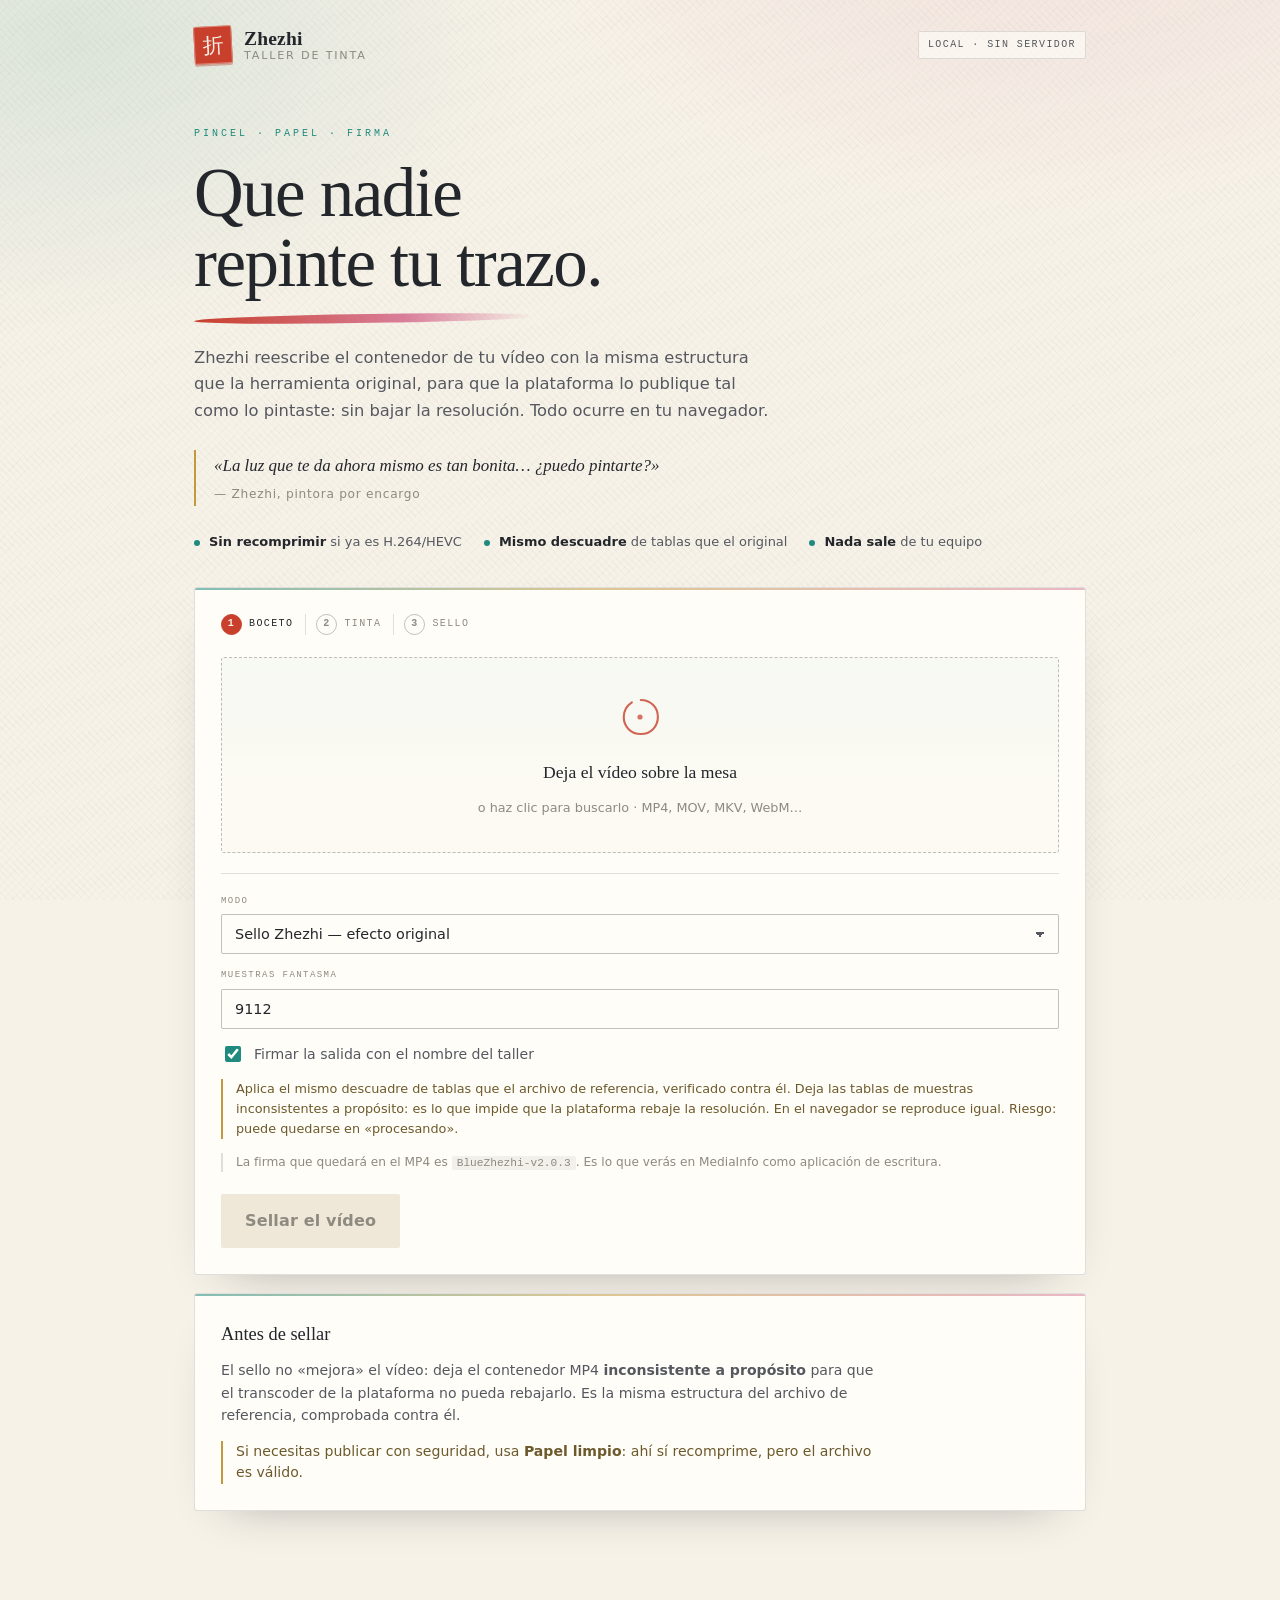
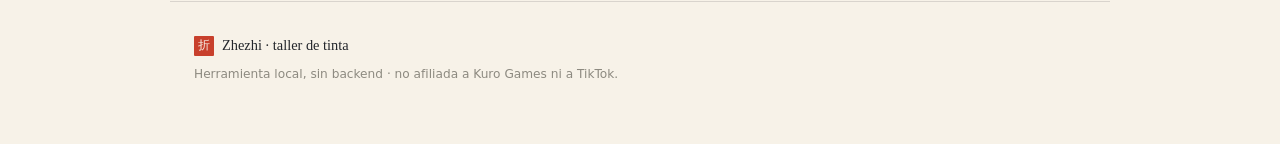
==== index.html @ eb17761e "BlueZhezhi: sellador de contenedor MP4 sin recodificar Herramienta local (solo PowerShell + navegado" ====
<!doctype html>
<html lang="es">
  <head>
    <meta charset="utf-8" />
    <meta name="viewport" content="width=device-width, initial-scale=1" />
    <title>Zhezhi · taller de tinta</title>
    <link
      rel="icon"
      href="data:image/svg+xml,%3Csvg xmlns='http://www.w3.org/2000/svg' viewBox='0 0 32 32'%3E%3Crect width='32' height='32' rx='2' fill='%23c8402c'/%3E%3Cpath d='M7 23c4-1 6-5 8-9s4-7 9-8' stroke='%23f7f2e8' stroke-width='2.6' fill='none' stroke-linecap='round'/%3E%3C/svg%3E"
    />
    <link rel="stylesheet" href="./src/styles.css" />
  </head>
  <body>
    <header class="topbar">
      <a class="brand" href="./">
        <span class="brand-mark" aria-hidden="true">折</span>
        <span class="brand-text">
          <strong>Zhezhi</strong>
          <em>taller de tinta</em>
        </span>
      </a>
      <span class="badge">local · sin servidor</span>
    </header>

    <main class="wrap">
      <section class="hero">
        <p class="eyebrow">pincel · papel · firma</p>
        <h1>Que nadie<br />repinte tu trazo.</h1>
        <p class="lede">
          Zhezhi reescribe el contenedor de tu vídeo con la misma estructura que la
          herramienta original, para que la plataforma lo publique tal como lo pintaste:
          sin bajar la resolución. Todo ocurre en tu navegador.
        </p>

        <figure class="quote">
          <blockquote>
            «La luz que te da ahora mismo es tan bonita… ¿puedo pintarte?»
          </blockquote>
          <figcaption>— Zhezhi, pintora por encargo</figcaption>
        </figure>

        <ul class="facts">
          <li><strong>Sin recomprimir</strong> si ya es H.264/HEVC</li>
          <li><strong>Mismo descuadre</strong> de tablas que el original</li>
          <li><strong>Nada sale</strong> de tu equipo</li>
        </ul>
      </section>

      <section class="card">
        <div class="steps" aria-hidden="true">
          <span class="step is-active"><b>1</b> Boceto</span>
          <span class="step"><b>2</b> Tinta</span>
          <span class="step"><b>3</b> Sello</span>
        </div>

        <div id="drop" class="drop" tabindex="0" role="button" aria-label="Elegir vídeo">
          <input id="file" type="file" accept="video/*,.mp4,.mov,.mkv,.webm,.m4v" hidden />
          <svg class="brush" viewBox="0 0 64 64" aria-hidden="true">
            <path d="M33 11c12 0 21 9 21 21s-9 21-21 21S12 44 12 32c0-8 4-14 10-18" />
            <circle cx="32" cy="32" r="3.2" class="brush-dot" />
          </svg>
          <p class="drop-title">Deja el vídeo sobre la mesa</p>
          <p class="drop-sub">o haz clic para buscarlo · MP4, MOV, MKV, WebM…</p>
        </div>

        <div id="fileInfo" class="file-info" hidden>
          <dl>
            <div><dt>Archivo</dt><dd id="fName">—</dd></div>
            <div><dt>Tamaño</dt><dd id="fSize">—</dd></div>
            <div><dt>Duración</dt><dd id="fDur">—</dd></div>
            <div><dt>Contenedor</dt><dd id="fKind">—</dd></div>
          </dl>
          <button id="clear" class="ghost-btn" type="button">Retirar</button>
        </div>

        <div class="options">
          <label class="field">
            <span>Modo</span>
            <select id="mode">
              <option value="compat" selected>Sello Zhezhi — efecto original</option>
              <option value="safe">Papel limpio — normalización estándar</option>
            </select>
          </label>

          <label class="field" id="ghostField" hidden>
            <span>Muestras fantasma</span>
            <input id="ghost" type="number" min="0" max="50000" step="1" value="9112" />
          </label>

          <label class="check">
            <input id="tag" type="checkbox" checked />
            <span>Firmar la salida con el nombre del taller</span>
          </label>
        </div>

        <p id="modeNote" class="note" hidden>
          El papel limpio deja las tablas intactas: el archivo es válido y la plataforma
          lo recomprime con normalidad. Bajará la resolución.
        </p>
        <p id="compatNote" class="note warn" hidden>
          Aplica el mismo descuadre de tablas que el archivo de referencia, verificado
          contra él. Deja las tablas de muestras inconsistentes a propósito: es lo que
          impide que la plataforma rebaje la resolución. En el navegador se reproduce
          igual. Riesgo: puede quedarse en «procesando».
        </p>
        <p class="note faint" id="tagNote" hidden>
          La firma que quedará en el MP4 es <code>BlueZhezhi-v2.0.3</code>. Es lo que
          verás en MediaInfo como aplicación de escritura.
        </p>

        <button id="run" class="primary" type="button" disabled>
          Sellar el vídeo
        </button>

        <div id="error" class="error" hidden></div>
      </section>

      <section id="progress" class="card progress" hidden aria-live="polite">
        <div class="progress-head">
          <span id="stage">Leyendo el archivo</span>
          <span id="pct">0%</span>
        </div>
        <div class="bar"><div id="barFill" class="bar-fill"></div></div>
        <ol id="stages" class="stage-list"></ol>
      </section>

      <section id="result" class="card result" hidden aria-live="polite">
        <div class="result-head">
          <div class="result-copy">
            <p class="eyebrow">sellado</p>
            <h2 id="rTitle">Vídeo sellado</h2>
            <p id="rMeta" class="muted"></p>
          </div>
          <div class="result-side">
            <span class="seal" aria-hidden="true">印</span>
            <a id="download" class="primary" download>Descargar MP4</a>
          </div>
        </div>

        <dl class="report" id="report"></dl>

        <details class="details">
          <summary>Qué se ha trazado</summary>
          <ul id="changes"></ul>
        </details>
      </section>

      <section class="card caveat">
        <h2>Antes de sellar</h2>
        <p>
          El sello no «mejora» el vídeo: deja el contenedor MP4
          <strong>inconsistente a propósito</strong> para que el transcoder de la
          plataforma no pueda rebajarlo. Es la misma estructura del archivo de
          referencia, comprobada contra él.
        </p>
        <p class="note warn" style="margin-top: 14px">
          Si necesitas publicar con seguridad, usa <strong>Papel limpio</strong>: ahí sí
          recomprime, pero el archivo es válido.
        </p>
      </section>
    </main>

    <footer class="footer">
      <p class="footer-mark"><span>折</span> Zhezhi · taller de tinta</p>
      <p class="muted">
        Herramienta local, sin backend · no afiliada a Kuro Games ni a TikTok.
      </p>
    </footer>

    <script type="module" src="./src/app.js"></script>
  </body>
</html>
---- src/styles.css ----
/* ------------------------------------------------------------------ */
/* Zhezhi · taller de tinta                                            */
/* Paleta: papel de jade blanco, tinta, malaquita, azurita, bermellón, */
/* oro, rosa. Sin negro puro ni cian de consola.                       */
/* ------------------------------------------------------------------ */

:root {
  --paper: #f7f2e8;
  --paper-2: #fffdf8;
  --paper-3: #efe7d7;
  --ink: #23262b;
  --ink-soft: #55585f;
  --ink-faint: #8d8a80;
  --rule: rgba(35, 38, 43, 0.14);
  --rule-strong: rgba(35, 38, 43, 0.28);
  --teal: #1f8a7d;
  --teal-soft: #dceee9;
  --azurite: #2c5f9e;
  --vermilion: #c8402c;
  --vermilion-dark: #a83222;
  --gold: #c19a3f;
  --rose: #d97e9a;
  --serif: "Iowan Old Style", "Palatino Linotype", Palatino, "Book Antiqua", Georgia, serif;
  --sans: "Segoe UI", system-ui, -apple-system, sans-serif;
  --mono: "Cascadia Mono", ui-monospace, "SFMono-Regular", Consolas, monospace;
  --cjk: "Microsoft YaHei", "PingFang SC", "Noto Sans SC", "SimSun", serif;
}

* { box-sizing: border-box; }

[hidden] { display: none !important; }

html, body {
  margin: 0;
  padding: 0;
  background: var(--paper);
  color: var(--ink);
  font-family: var(--sans);
  font-size: 16px;
  line-height: 1.6;
  -webkit-font-smoothing: antialiased;
}

/* Fibra de papel: tramado muy tenue + dos manchas de pigmento. */
body::before {
  content: "";
  position: fixed;
  inset: 0;
  pointer-events: none;
  z-index: 0;
  background:
    radial-gradient(760px 420px at 82% -8%, rgba(217, 126, 154, 0.13), transparent 68%),
    radial-gradient(700px 460px at 6% 4%, rgba(31, 138, 125, 0.12), transparent 66%),
    repeating-linear-gradient(46deg, rgba(35, 38, 43, 0.028) 0 1px, transparent 1px 5px),
    repeating-linear-gradient(-46deg, rgba(35, 38, 43, 0.02) 0 1px, transparent 1px 6px);
}

.topbar,
.wrap,
.footer {
  position: relative;
  z-index: 1;
  max-width: 940px;
  margin: 0 auto;
}

/* ---------------------------------------------------------------- */
/* cabecera                                                          */
/* ---------------------------------------------------------------- */

.topbar {
  display: flex;
  align-items: center;
  justify-content: space-between;
  padding: 26px 24px 10px;
}

.brand {
  display: inline-flex;
  align-items: center;
  gap: 12px;
  color: var(--ink);
  text-decoration: none;
}

.brand-mark {
  display: grid;
  place-items: center;
  width: 38px;
  height: 38px;
  background: var(--vermilion);
  color: var(--paper);
  font-family: var(--cjk);
  font-size: 21px;
  line-height: 1;
  border-radius: 2px;
  transform: rotate(-3deg);
  box-shadow:
    inset 0 0 0 1px rgba(255, 253, 248, 0.35),
    0 2px 0 rgba(168, 50, 34, 0.35);
}

.brand-text { display: grid; line-height: 1.1; }

.brand-text strong {
  font-family: var(--serif);
  font-size: 1.22rem;
  font-weight: 600;
  letter-spacing: 0.01em;
}

.brand-text em {
  font-style: normal;
  font-size: 0.7rem;
  letter-spacing: 0.16em;
  text-transform: uppercase;
  color: var(--ink-faint);
}

.badge {
  font-family: var(--mono);
  font-size: 10px;
  letter-spacing: 0.14em;
  text-transform: uppercase;
  color: var(--ink-soft);
  background: rgba(255, 253, 248, 0.6);
  border: 1px solid var(--rule);
  padding: 5px 9px;
  border-radius: 2px;
}

/* ---------------------------------------------------------------- */
/* hero                                                              */
/* ---------------------------------------------------------------- */

.wrap { padding: 8px 24px 72px; }

.hero { padding: 44px 0 34px; }

.eyebrow {
  margin: 0 0 16px;
  font-family: var(--mono);
  font-size: 10px;
  letter-spacing: 0.3em;
  text-transform: uppercase;
  color: var(--teal);
}

h1 {
  margin: 0;
  font-family: var(--serif);
  font-size: clamp(2.5rem, 6.4vw, 4.3rem);
  line-height: 1.02;
  letter-spacing: -0.022em;
  font-weight: 500;
}

/* Trazo de pincel bajo el titular. */
h1::after {
  content: "";
  display: block;
  width: min(340px, 62%);
  height: 9px;
  margin-top: 16px;
  border-radius: 60% 40% 55% 45%;
  background: linear-gradient(90deg, var(--vermilion), var(--rose) 62%, rgba(217, 126, 154, 0));
  transform: rotate(-0.7deg);
}

.lede {
  max-width: 56ch;
  margin: 22px 0 0;
  color: var(--ink-soft);
  font-size: 1.02rem;
}

.quote {
  margin: 26px 0 0;
  padding: 2px 0 2px 18px;
  border-left: 2px solid var(--gold);
  max-width: 52ch;
}

.quote blockquote {
  margin: 0;
  font-family: var(--serif);
  font-size: 1.06rem;
  font-style: italic;
  color: var(--ink);
}

.quote figcaption {
  margin-top: 6px;
  font-size: 0.76rem;
  letter-spacing: 0.06em;
  color: var(--ink-faint);
}

.facts {
  display: flex;
  flex-wrap: wrap;
  gap: 8px 22px;
  margin: 26px 0 0;
  padding: 0;
  list-style: none;
  font-size: 0.81rem;
  color: var(--ink-soft);
}

.facts li { position: relative; padding-left: 15px; }

.facts li::before {
  content: "";
  position: absolute;
  left: 0;
  top: 0.62em;
  width: 6px;
  height: 6px;
  border-radius: 50%;
  background: var(--teal);
}

.facts strong { color: var(--ink); font-weight: 600; }

/* ---------------------------------------------------------------- */
/* tarjetas                                                          */
/* ---------------------------------------------------------------- */

.card {
  position: relative;
  background: var(--paper-2);
  border: 1px solid var(--rule);
  border-radius: 3px;
  padding: 26px;
  margin-bottom: 18px;
  box-shadow: 0 22px 50px -34px rgba(35, 38, 43, 0.45);
}

.card::before {
  content: "";
  position: absolute;
  left: 0;
  right: 0;
  top: 0;
  height: 2px;
  background: linear-gradient(90deg, var(--teal), var(--gold) 45%, var(--rose));
  opacity: 0.55;
  border-radius: 3px 3px 0 0;
}

.steps {
  display: flex;
  align-items: center;
  gap: 10px;
  margin-bottom: 22px;
  font-family: var(--mono);
  font-size: 10px;
  letter-spacing: 0.14em;
  text-transform: uppercase;
  color: var(--ink-faint);
}

.step {
  display: inline-flex;
  align-items: center;
  gap: 7px;
  padding-right: 12px;
  border-right: 1px solid var(--rule);
}

.step:last-child { border-right: 0; }

.step b {
  display: grid;
  place-items: center;
  width: 21px;
  height: 21px;
  border: 1px solid var(--rule-strong);
  border-radius: 50%;
  font-size: 10px;
  font-weight: 600;
}

.step.is-active { color: var(--ink); }
.step.is-active b { background: var(--vermilion); border-color: var(--vermilion); color: var(--paper); }

.step.is-done b { background: var(--teal-soft); border-color: var(--teal); color: var(--teal); }

/* ---------------------------------------------------------------- */
/* zona de subida                                                    */
/* ---------------------------------------------------------------- */

.drop {
  display: grid;
  place-items: center;
  gap: 6px;
  min-height: 196px;
  padding: 30px;
  border: 1px dashed var(--rule-strong);
  border-radius: 3px;
  background:
    linear-gradient(180deg, rgba(31, 138, 125, 0.035), rgba(193, 154, 63, 0.03));
  cursor: pointer;
  text-align: center;
  transition: border-color 160ms ease, background 160ms ease, transform 160ms ease;
}

.drop:hover,
.drop:focus-visible,
.drop.is-over {
  border-color: var(--teal);
  background: linear-gradient(180deg, rgba(31, 138, 125, 0.09), rgba(217, 126, 154, 0.05));
  outline: none;
}

.brush {
  width: 52px;
  height: 52px;
  margin-bottom: 2px;
  fill: none;
  stroke: var(--vermilion);
  stroke-width: 2.6;
  stroke-linecap: round;
  opacity: 0.8;
}

.brush-dot {
  fill: var(--vermilion);
  stroke: none;
  opacity: 0.9;
}

.drop.is-over .brush { stroke: var(--teal); }
.drop.is-over .brush-dot { fill: var(--teal); }

.drop-title {
  margin: 0;
  font-family: var(--serif);
  font-size: 1.1rem;
  font-weight: 500;
}

.drop-sub {
  margin: 0;
  color: var(--ink-faint);
  font-size: 0.8rem;
}

/* ---------------------------------------------------------------- */
/* ficha del archivo                                                 */
/* ---------------------------------------------------------------- */

.file-info {
  display: flex;
  align-items: flex-start;
  justify-content: space-between;
  gap: 20px;
  margin-top: 16px;
  padding: 16px;
  border: 1px solid var(--rule);
  border-left: 3px solid var(--teal);
  background: rgba(31, 138, 125, 0.045);
}

.file-info dl {
  display: grid;
  grid-template-columns: repeat(auto-fit, minmax(150px, 1fr));
  gap: 12px 24px;
  margin: 0;
  width: 100%;
}

.file-info dt {
  font-family: var(--mono);
  font-size: 9px;
  letter-spacing: 0.16em;
  text-transform: uppercase;
  color: var(--ink-faint);
}

.file-info dd {
  margin: 2px 0 0;
  font-family: var(--mono);
  font-size: 0.8rem;
  overflow: hidden;
  text-overflow: ellipsis;
  white-space: nowrap;
}

/* ---------------------------------------------------------------- */
/* opciones                                                          */
/* ---------------------------------------------------------------- */

.options {
  display: grid;
  gap: 14px;
  margin-top: 20px;
  padding-top: 20px;
  border-top: 1px solid var(--rule);
}

.field { display: grid; gap: 6px; }

.field > span {
  font-family: var(--mono);
  font-size: 9px;
  letter-spacing: 0.16em;
  text-transform: uppercase;
  color: var(--ink-faint);
}

select,
input[type="number"] {
  appearance: none;
  width: 100%;
  padding: 11px 13px;
  background: var(--paper-2);
  border: 1px solid var(--rule-strong);
  border-radius: 2px;
  color: var(--ink);
  font-family: var(--sans);
  font-size: 0.9rem;
}

select {
  background-image: linear-gradient(45deg, transparent 50%, var(--ink-soft) 50%),
    linear-gradient(135deg, var(--ink-soft) 50%, transparent 50%);
  background-position: calc(100% - 18px) 51%, calc(100% - 13px) 51%;
  background-size: 5px 5px, 5px 5px;
  background-repeat: no-repeat;
  padding-right: 36px;
}

select:focus,
input[type="number"]:focus {
  outline: none;
  border-color: var(--teal);
  box-shadow: 0 0 0 3px rgba(31, 138, 125, 0.12);
}

.check {
  display: flex;
  align-items: center;
  gap: 10px;
  font-size: 0.88rem;
  color: var(--ink-soft);
  cursor: pointer;
}

.check input {
  accent-color: var(--teal);
  width: 16px;
  height: 16px;
}

.note {
  margin: 14px 0 0;
  font-size: 0.8rem;
  line-height: 1.55;
  color: var(--ink-soft);
  border-left: 2px solid var(--rule-strong);
  padding-left: 13px;
}

.note.warn { border-left-color: var(--gold); color: #6d5a2c; }
.note.faint { border-left-color: var(--rule); color: var(--ink-faint); font-size: 0.76rem; }

.note code {
  font-family: var(--mono);
  font-size: 0.92em;
  background: rgba(35, 38, 43, 0.06);
  padding: 1px 5px;
  border-radius: 2px;
}

/* ---------------------------------------------------------------- */
/* botones                                                           */
/* ---------------------------------------------------------------- */

.primary {
  display: inline-flex;
  align-items: center;
  justify-content: center;
  margin-top: 22px;
  padding: 14px 24px;
  background: var(--vermilion);
  color: #fffaf4;
  border: 0;
  border-radius: 2px;
  font: inherit;
  font-weight: 600;
  letter-spacing: 0.01em;
  text-decoration: none;
  cursor: pointer;
  box-shadow: 0 2px 0 var(--vermilion-dark);
  transition: background 140ms ease, box-shadow 140ms ease, transform 120ms ease;
}

.primary:hover {
  background: var(--vermilion-dark);
  transform: translateY(-1px);
  box-shadow: 0 3px 0 #8e2a1c;
}

.primary:active { transform: translateY(1px); box-shadow: 0 1px 0 #8e2a1c; }

.primary:disabled {
  background: var(--paper-3);
  color: var(--ink-faint);
  box-shadow: none;
  cursor: not-allowed;
  transform: none;
}

.ghost-btn {
  flex: none;
  background: transparent;
  border: 1px solid var(--rule-strong);
  border-radius: 2px;
  color: var(--ink-soft);
  padding: 6px 11px;
  font-family: var(--mono);
  font-size: 10px;
  letter-spacing: 0.08em;
  text-transform: uppercase;
  cursor: pointer;
}

.ghost-btn:hover { color: var(--vermilion); border-color: var(--vermilion); }

.error {
  margin-top: 16px;
  padding: 12px 14px;
  border: 1px solid rgba(200, 64, 44, 0.4);
  border-left: 3px solid var(--vermilion);
  background: rgba(200, 64, 44, 0.06);
  color: #8e2a1c;
  font-size: 0.85rem;
}

/* ---------------------------------------------------------------- */
/* progreso                                                          */
/* ---------------------------------------------------------------- */

.progress-head {
  display: flex;
  justify-content: space-between;
  font-family: var(--mono);
  font-size: 0.78rem;
  margin-bottom: 12px;
  color: var(--ink-soft);
}

#pct { color: var(--teal); font-weight: 600; }

.bar {
  height: 5px;
  background: var(--paper-3);
  border-radius: 99px;
  overflow: hidden;
}

.bar-fill {
  height: 100%;
  width: 0%;
  border-radius: 99px;
  background: linear-gradient(90deg, var(--teal), var(--azurite) 70%, var(--rose));
  transition: width 220ms ease;
}

.stage-list {
  margin: 18px 0 0;
  padding: 0;
  list-style: none;
  display: grid;
  gap: 7px;
  font-family: var(--mono);
  font-size: 0.76rem;
  color: var(--ink-faint);
}

.stage-list li { display: flex; gap: 9px; align-items: center; }
.stage-list li::before { content: "·"; color: var(--rule-strong); }
.stage-list li.is-active { color: var(--teal); }
.stage-list li.is-done { color: var(--ink); }
.stage-list li.is-done::before { content: "✓"; color: var(--teal); }

/* ---------------------------------------------------------------- */
/* resultado                                                         */
/* ---------------------------------------------------------------- */

.result-head {
  display: flex;
  align-items: flex-start;
  justify-content: space-between;
  gap: 20px;
  flex-wrap: wrap;
}

.result-copy { min-width: 0; }

.result h2 {
  margin: 0;
  font-family: var(--serif);
  font-size: 1.7rem;
  font-weight: 500;
  letter-spacing: -0.01em;
}

.result .eyebrow { margin-bottom: 8px; }

.muted { color: var(--ink-faint); }

#rMeta {
  margin: 6px 0 0;
  font-family: var(--mono);
  font-size: 0.78rem;
  color: var(--ink-soft);
}

.result-side {
  display: flex;
  align-items: center;
  gap: 14px;
}

.seal {
  display: grid;
  place-items: center;
  width: 46px;
  height: 46px;
  flex: none;
  background: var(--vermilion);
  color: var(--paper);
  font-family: var(--cjk);
  font-size: 25px;
  line-height: 1;
  border-radius: 2px;
  transform: rotate(-5deg);
  box-shadow:
    inset 0 0 0 2px rgba(255, 253, 248, 0.3),
    0 2px 0 rgba(168, 50, 34, 0.35);
}

.result .primary { margin-top: 0; }

.report {
  display: grid;
  grid-template-columns: repeat(auto-fit, minmax(140px, 1fr));
  gap: 14px;
  margin: 24px 0 0;
  padding-top: 20px;
  border-top: 1px solid var(--rule);
}

.report div { min-width: 0; }

.report dt {
  font-family: var(--mono);
  font-size: 9px;
  letter-spacing: 0.14em;
  text-transform: uppercase;
  color: var(--ink-faint);
}

.report dd {
  margin: 3px 0 0;
  font-family: var(--mono);
  font-size: 0.8rem;
  overflow-wrap: anywhere;
}

.details {
  margin-top: 20px;
  border-top: 1px solid var(--rule);
  padding-top: 15px;
}

.details summary {
  cursor: pointer;
  font-size: 0.84rem;
  color: var(--ink-soft);
  list-style: none;
}

.details summary::marker { content: ""; }
.details summary::before { content: "＋ "; color: var(--teal); }
.details[open] summary::before { content: "− "; }

.details ul {
  margin: 12px 0 0;
  padding-left: 18px;
  color: var(--ink-soft);
  font-size: 0.82rem;
}

.details li { margin-bottom: 5px; }

/* ---------------------------------------------------------------- */
/* aviso y pie                                                       */
/* ---------------------------------------------------------------- */

.caveat h2 {
  margin: 0 0 10px;
  font-family: var(--serif);
  font-size: 1.15rem;
  font-weight: 500;
}

.caveat p {
  margin: 0;
  color: var(--ink-soft);
  font-size: 0.88rem;
  max-width: 74ch;
}

.footer {
  padding: 28px 24px 56px;
  border-top: 1px solid var(--rule);
  font-size: 0.76rem;
}

.footer p { margin: 4px 0; }

.footer-mark {
  display: inline-flex;
  align-items: center;
  gap: 8px;
  font-family: var(--serif);
  font-size: 0.9rem;
  color: var(--ink);
}

.footer-mark span {
  display: grid;
  place-items: center;
  width: 20px;
  height: 20px;
  background: var(--vermilion);
  color: var(--paper);
  font-family: var(--cjk);
  font-size: 12px;
  border-radius: 1px;
}

@media (max-width: 640px) {
  .wrap { padding: 8px 16px 56px; }
  .topbar { padding: 18px 16px 6px; }
  .hero { padding: 28px 0; }
  .card { padding: 18px; }
  .file-info { flex-direction: column; }
  .result-head { flex-direction: column; }
  .result-side { width: 100%; justify-content: space-between; }
  .result .primary { flex: 1; }
  .badge { display: none; }
}

@media (prefers-reduced-motion: reduce) {
  * { transition: none !important; }
}
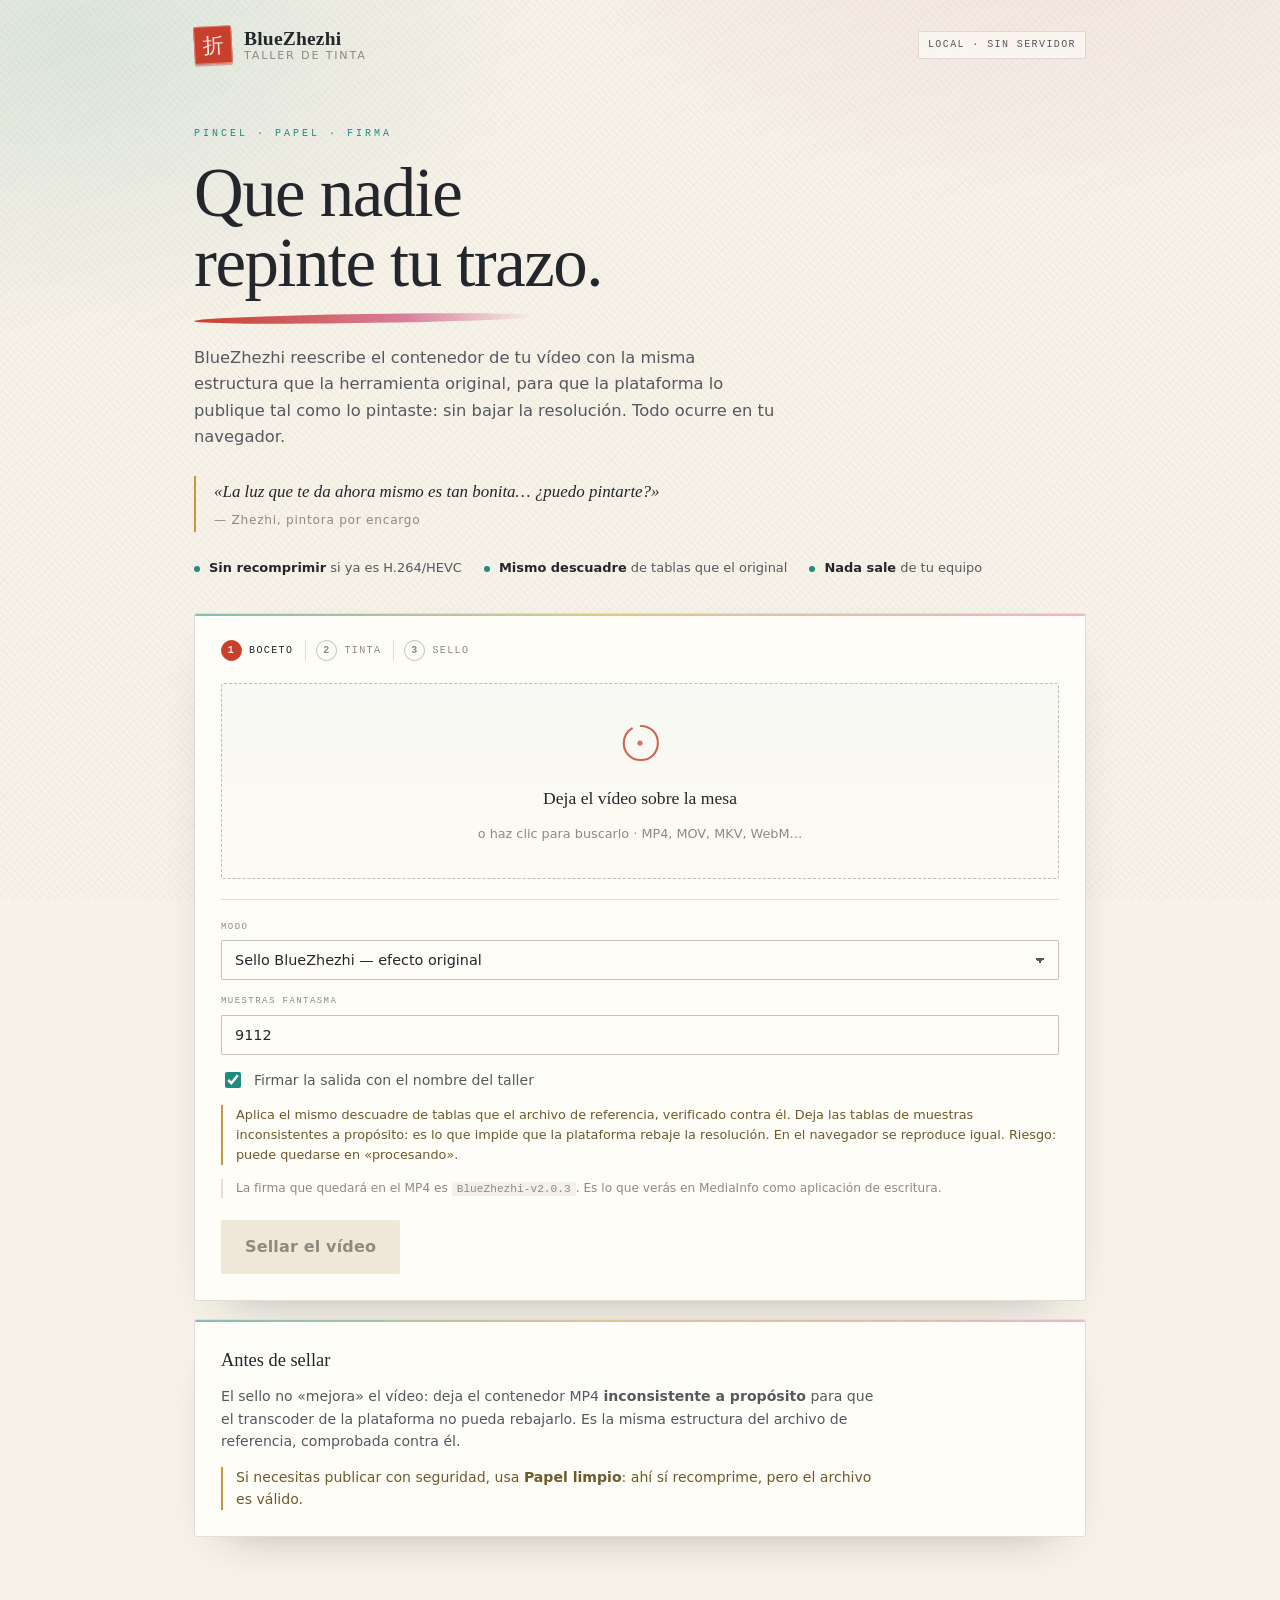
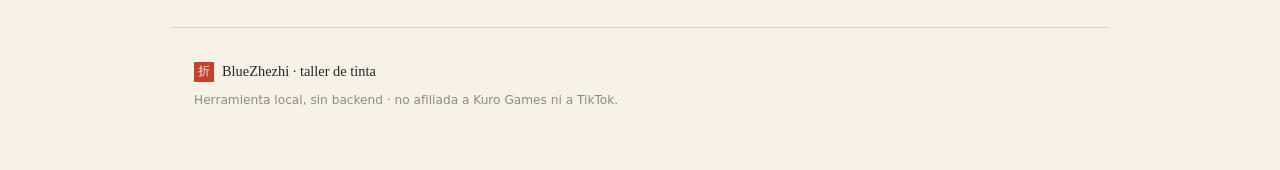
==== commit f530bb57: "Marca BlueZhezhi en toda la interfaz y en los banners de arranque" ====
--- a/index.html
+++ b/index.html
@@ -3,7 +3,7 @@
   <head>
     <meta charset="utf-8" />
     <meta name="viewport" content="width=device-width, initial-scale=1" />
-    <title>Zhezhi · taller de tinta</title>
+    <title>BlueZhezhi · taller de tinta</title>
     <link
       rel="icon"
       href="data:image/svg+xml,%3Csvg xmlns='http://www.w3.org/2000/svg' viewBox='0 0 32 32'%3E%3Crect width='32' height='32' rx='2' fill='%23c8402c'/%3E%3Cpath d='M7 23c4-1 6-5 8-9s4-7 9-8' stroke='%23f7f2e8' stroke-width='2.6' fill='none' stroke-linecap='round'/%3E%3C/svg%3E"
@@ -15,7 +15,7 @@
       <a class="brand" href="./">
         <span class="brand-mark" aria-hidden="true">折</span>
         <span class="brand-text">
-          <strong>Zhezhi</strong>
+          <strong>BlueZhezhi</strong>
           <em>taller de tinta</em>
         </span>
       </a>
@@ -27,7 +27,7 @@
         <p class="eyebrow">pincel · papel · firma</p>
         <h1>Que nadie<br />repinte tu trazo.</h1>
         <p class="lede">
-          Zhezhi reescribe el contenedor de tu vídeo con la misma estructura que la
+          BlueZhezhi reescribe el contenedor de tu vídeo con la misma estructura que la
           herramienta original, para que la plataforma lo publique tal como lo pintaste:
           sin bajar la resolución. Todo ocurre en tu navegador.
         </p>
@@ -77,7 +77,7 @@
           <label class="field">
             <span>Modo</span>
             <select id="mode">
-              <option value="compat" selected>Sello Zhezhi — efecto original</option>
+              <option value="compat" selected>Sello BlueZhezhi — efecto original</option>
               <option value="safe">Papel limpio — normalización estándar</option>
             </select>
           </label>
@@ -161,7 +161,7 @@
     </main>
 
     <footer class="footer">
-      <p class="footer-mark"><span>折</span> Zhezhi · taller de tinta</p>
+      <p class="footer-mark"><span>折</span> BlueZhezhi · taller de tinta</p>
       <p class="muted">
         Herramienta local, sin backend · no afiliada a Kuro Games ni a TikTok.
       </p>
--- a/src/styles.css
+++ b/src/styles.css
@@ -1,5 +1,5 @@
 /* ------------------------------------------------------------------ */
-/* Zhezhi · taller de tinta                                            */
+/* BlueZhezhi · taller de tinta                                        */
 /* Paleta: papel de jade blanco, tinta, malaquita, azurita, bermellón, */
 /* oro, rosa. Sin negro puro ni cian de consola.                       */
 /* ------------------------------------------------------------------ */
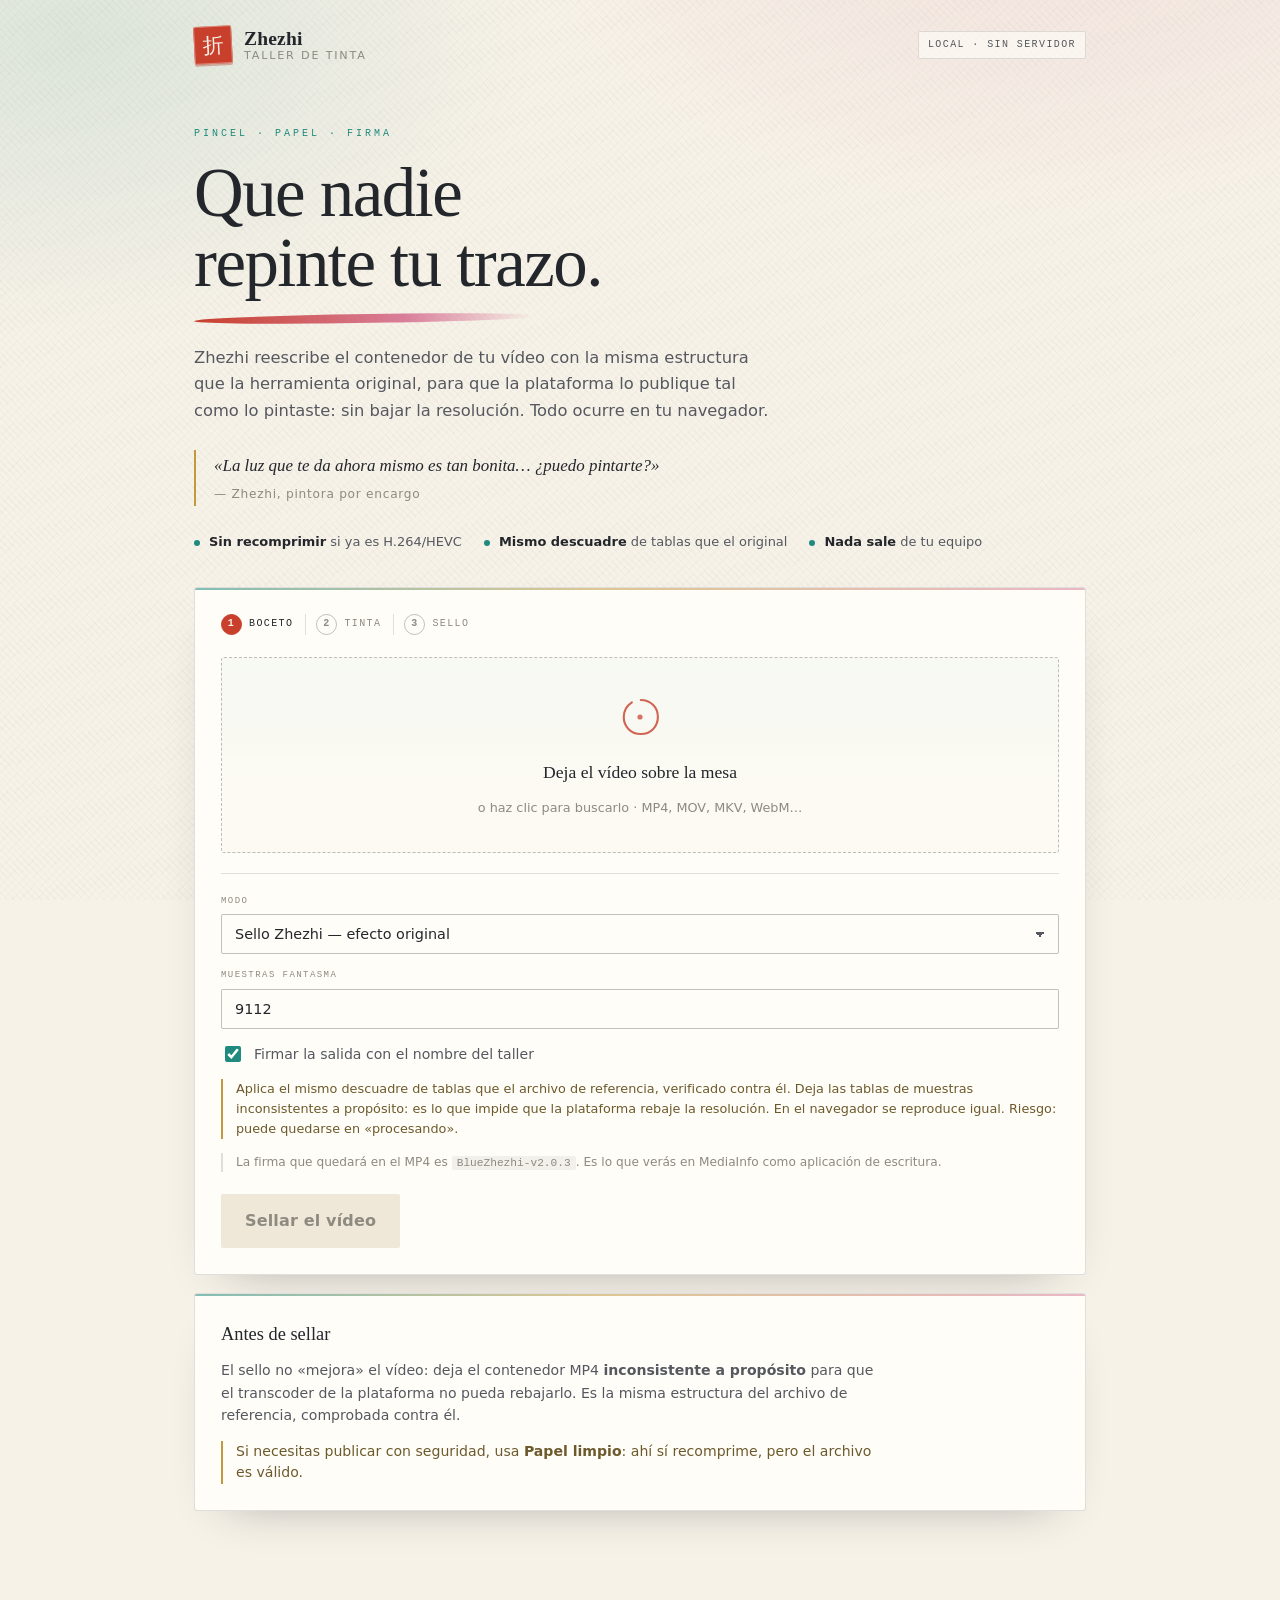
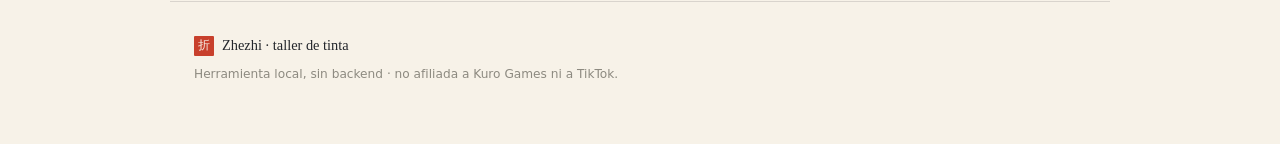
==== commit 991131f1: "La interfaz vuelve a llamarse Zhezhi; BlueZhezhi queda solo en los metadatos del MP4" ====
--- a/index.html
+++ b/index.html
@@ -3,11 +3,10 @@
   <head>
     <meta charset="utf-8" />
     <meta name="viewport" content="width=device-width, initial-scale=1" />
-    <title>BlueZhezhi · taller de tinta</title>
-    <link
-      rel="icon"
-      href="data:image/svg+xml,%3Csvg xmlns='http://www.w3.org/2000/svg' viewBox='0 0 32 32'%3E%3Crect width='32' height='32' rx='2' fill='%23c8402c'/%3E%3Cpath d='M7 23c4-1 6-5 8-9s4-7 9-8' stroke='%23f7f2e8' stroke-width='2.6' fill='none' stroke-linecap='round'/%3E%3C/svg%3E"
-    />
+    <title>Zhezhi · taller de tinta</title>
+    <link rel="icon" href="./assets/favicon.svg" type="image/svg+xml" />
+    <link rel="icon" href="./assets/favicon-32.png" sizes="32x32" type="image/png" />
+    <link rel="apple-touch-icon" href="./assets/apple-touch-icon.png" />
     <link rel="stylesheet" href="./src/styles.css" />
   </head>
   <body>
@@ -15,7 +14,7 @@
       <a class="brand" href="./">
         <span class="brand-mark" aria-hidden="true">折</span>
         <span class="brand-text">
-          <strong>BlueZhezhi</strong>
+          <strong>Zhezhi</strong>
           <em>taller de tinta</em>
         </span>
       </a>
@@ -27,7 +26,7 @@
         <p class="eyebrow">pincel · papel · firma</p>
         <h1>Que nadie<br />repinte tu trazo.</h1>
         <p class="lede">
-          BlueZhezhi reescribe el contenedor de tu vídeo con la misma estructura que la
+          Zhezhi reescribe el contenedor de tu vídeo con la misma estructura que la
           herramienta original, para que la plataforma lo publique tal como lo pintaste:
           sin bajar la resolución. Todo ocurre en tu navegador.
         </p>
@@ -77,7 +76,7 @@
           <label class="field">
             <span>Modo</span>
             <select id="mode">
-              <option value="compat" selected>Sello BlueZhezhi — efecto original</option>
+              <option value="compat" selected>Sello Zhezhi — efecto original</option>
               <option value="safe">Papel limpio — normalización estándar</option>
             </select>
           </label>
@@ -161,7 +160,7 @@
     </main>
 
     <footer class="footer">
-      <p class="footer-mark"><span>折</span> BlueZhezhi · taller de tinta</p>
+      <p class="footer-mark"><span>折</span> Zhezhi · taller de tinta</p>
       <p class="muted">
         Herramienta local, sin backend · no afiliada a Kuro Games ni a TikTok.
       </p>
--- a/src/styles.css
+++ b/src/styles.css
@@ -1,5 +1,5 @@
 /* ------------------------------------------------------------------ */
-/* BlueZhezhi · taller de tinta                                        */
+/* Zhezhi · taller de tinta                                        */
 /* Paleta: papel de jade blanco, tinta, malaquita, azurita, bermellón, */
 /* oro, rosa. Sin negro puro ni cian de consola.                       */
 /* ------------------------------------------------------------------ */
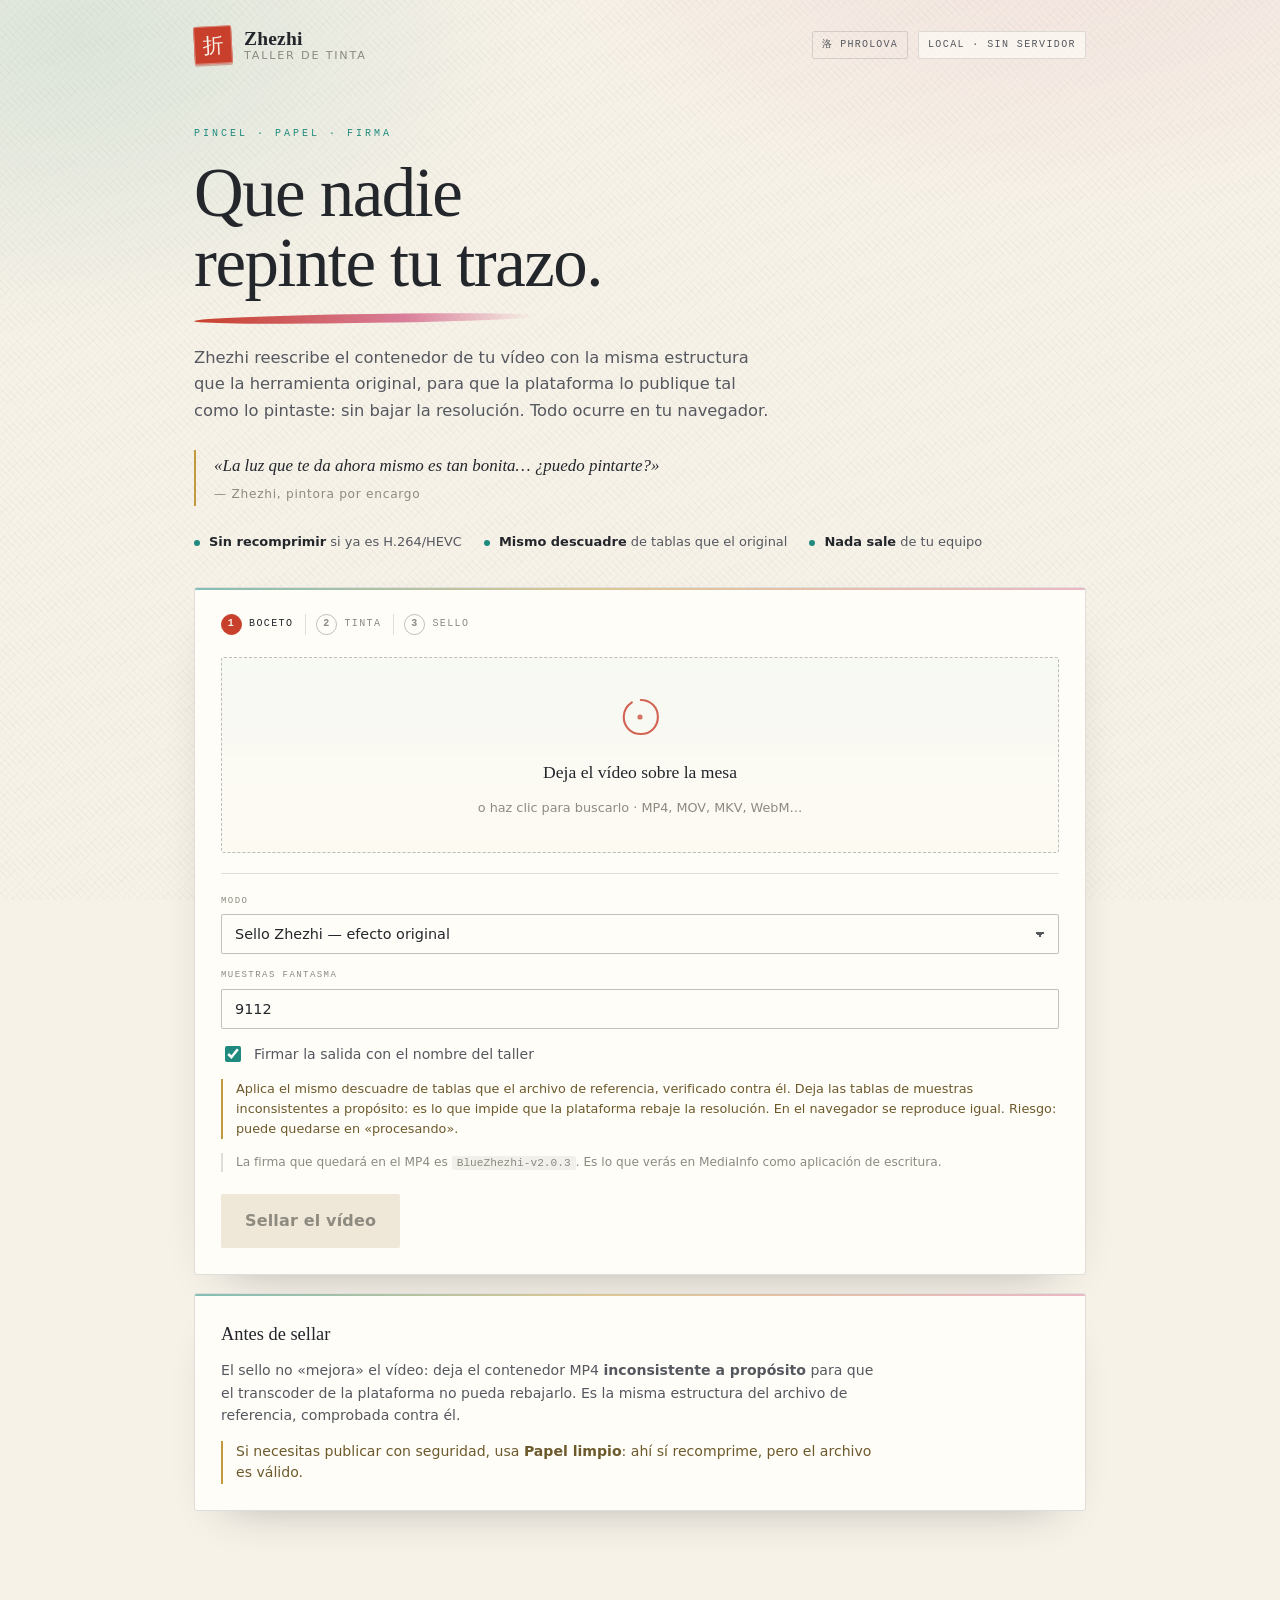
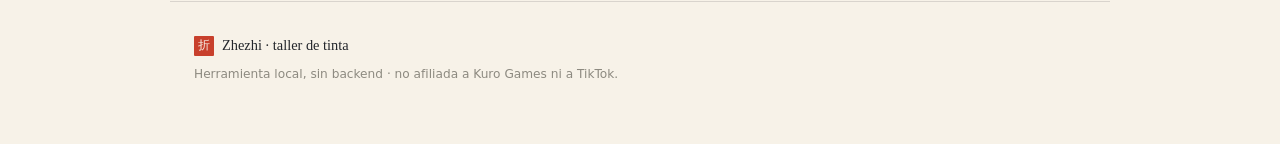
==== commit 2f9a05ca: "Version Phrolova en /phrolova/ con firma BluePhrolova y enlace cruzado" ====
--- a/index.html
+++ b/index.html
@@ -18,7 +18,10 @@
           <em>taller de tinta</em>
         </span>
       </a>
-      <span class="badge">local · sin servidor</span>
+      <nav class="topbar-side">
+        <a class="switch" href="./phrolova/">洛 Phrolova</a>
+        <span class="badge">local · sin servidor</span>
+      </nav>
     </header>
 
     <main class="wrap">
--- a/src/styles.css
+++ b/src/styles.css
@@ -129,6 +129,27 @@
   border-radius: 2px;
 }
 
+.topbar-side {
+  display: flex;
+  align-items: center;
+  gap: 10px;
+}
+
+.switch {
+  font-family: var(--mono);
+  font-size: 10px;
+  letter-spacing: 0.12em;
+  text-transform: uppercase;
+  color: var(--ink-soft);
+  text-decoration: none;
+  border: 1px solid var(--rule);
+  padding: 5px 9px;
+  border-radius: 2px;
+  transition: color 140ms ease, border-color 140ms ease;
+}
+
+.switch:hover { color: var(--vermilion); border-color: var(--vermilion); }
+
 /* ---------------------------------------------------------------- */
 /* hero                                                              */
 /* ---------------------------------------------------------------- */
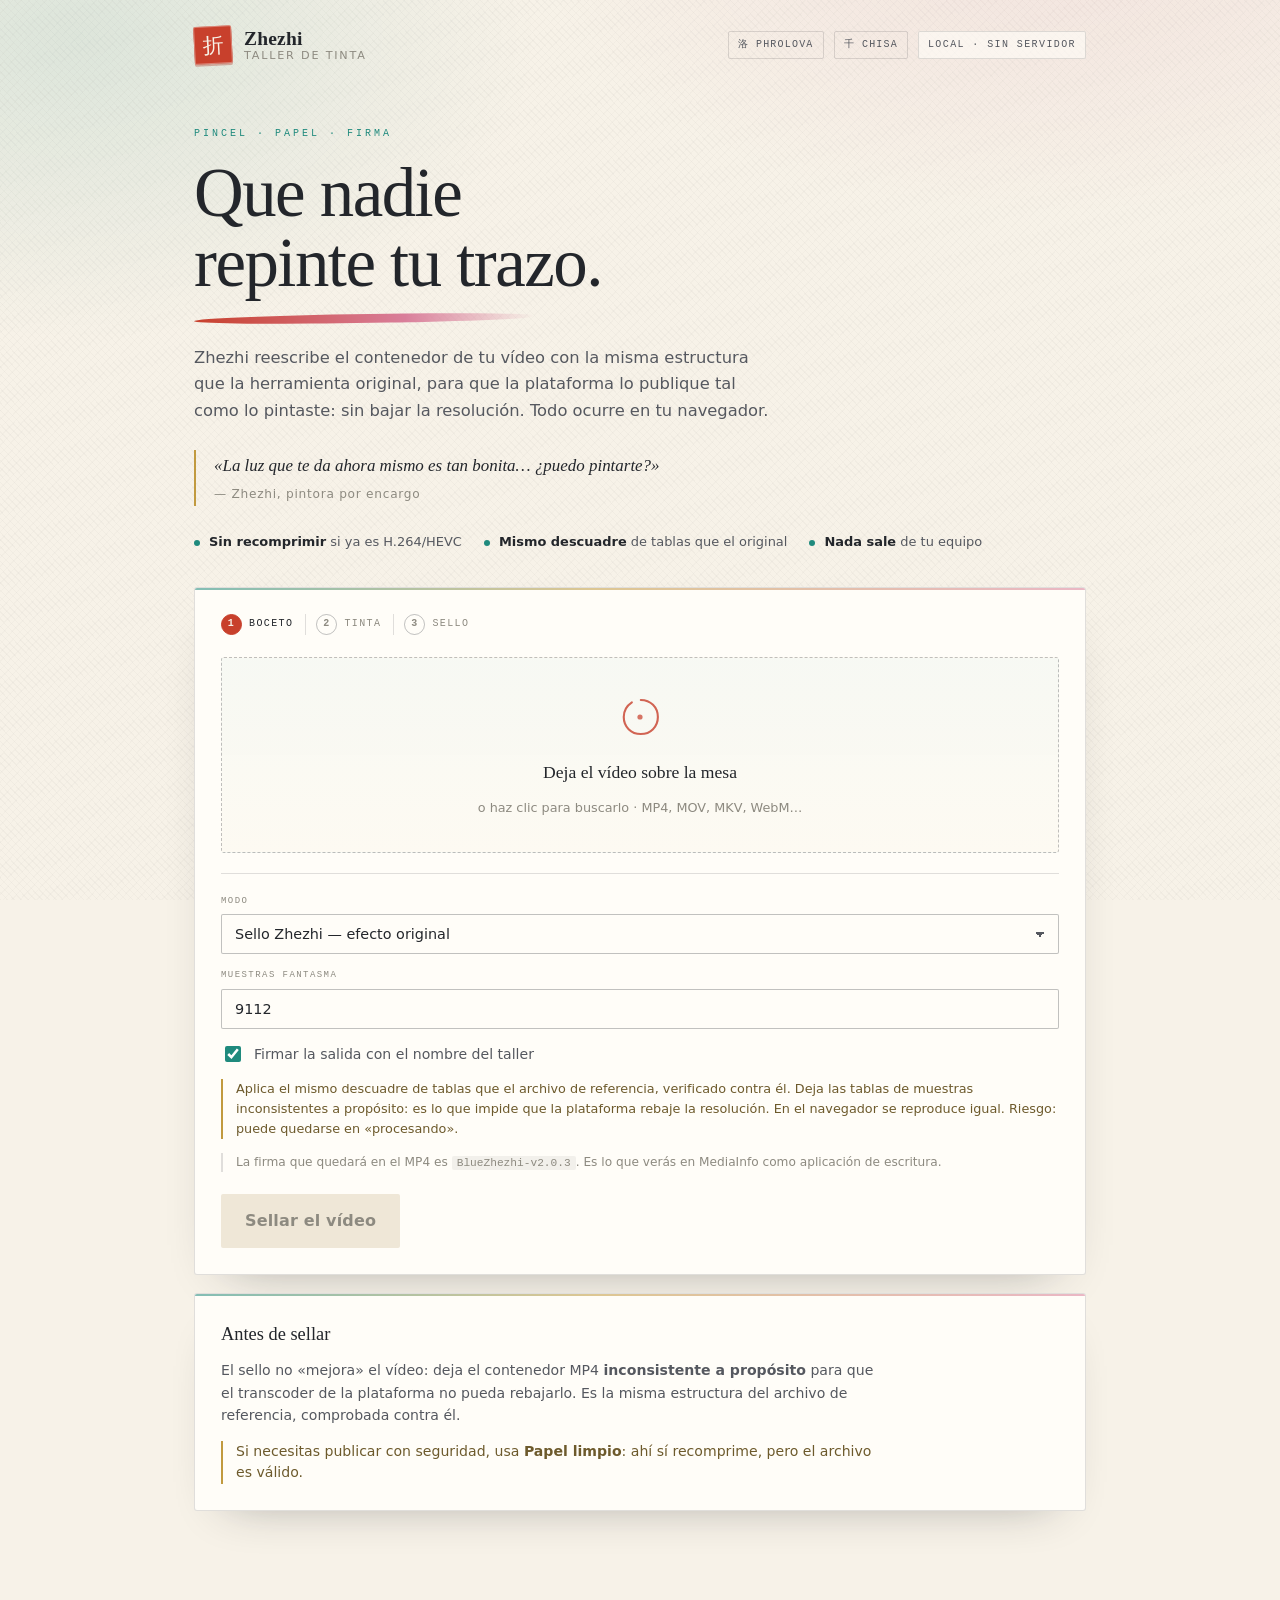
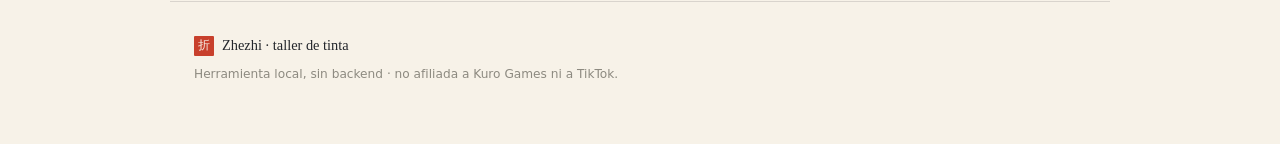
==== commit 540e2ab9: "Cabeceras: enlace a Chisa en su repo propio" ====
--- a/index.html
+++ b/index.html
@@ -20,6 +20,7 @@
       </a>
       <nav class="topbar-side">
         <a class="switch" href="./phrolova/">洛 Phrolova</a>
+        <a class="switch" href="https://blues-os.github.io/BlueChisa/">千 Chisa</a>
         <span class="badge">local · sin servidor</span>
       </nav>
     </header>
